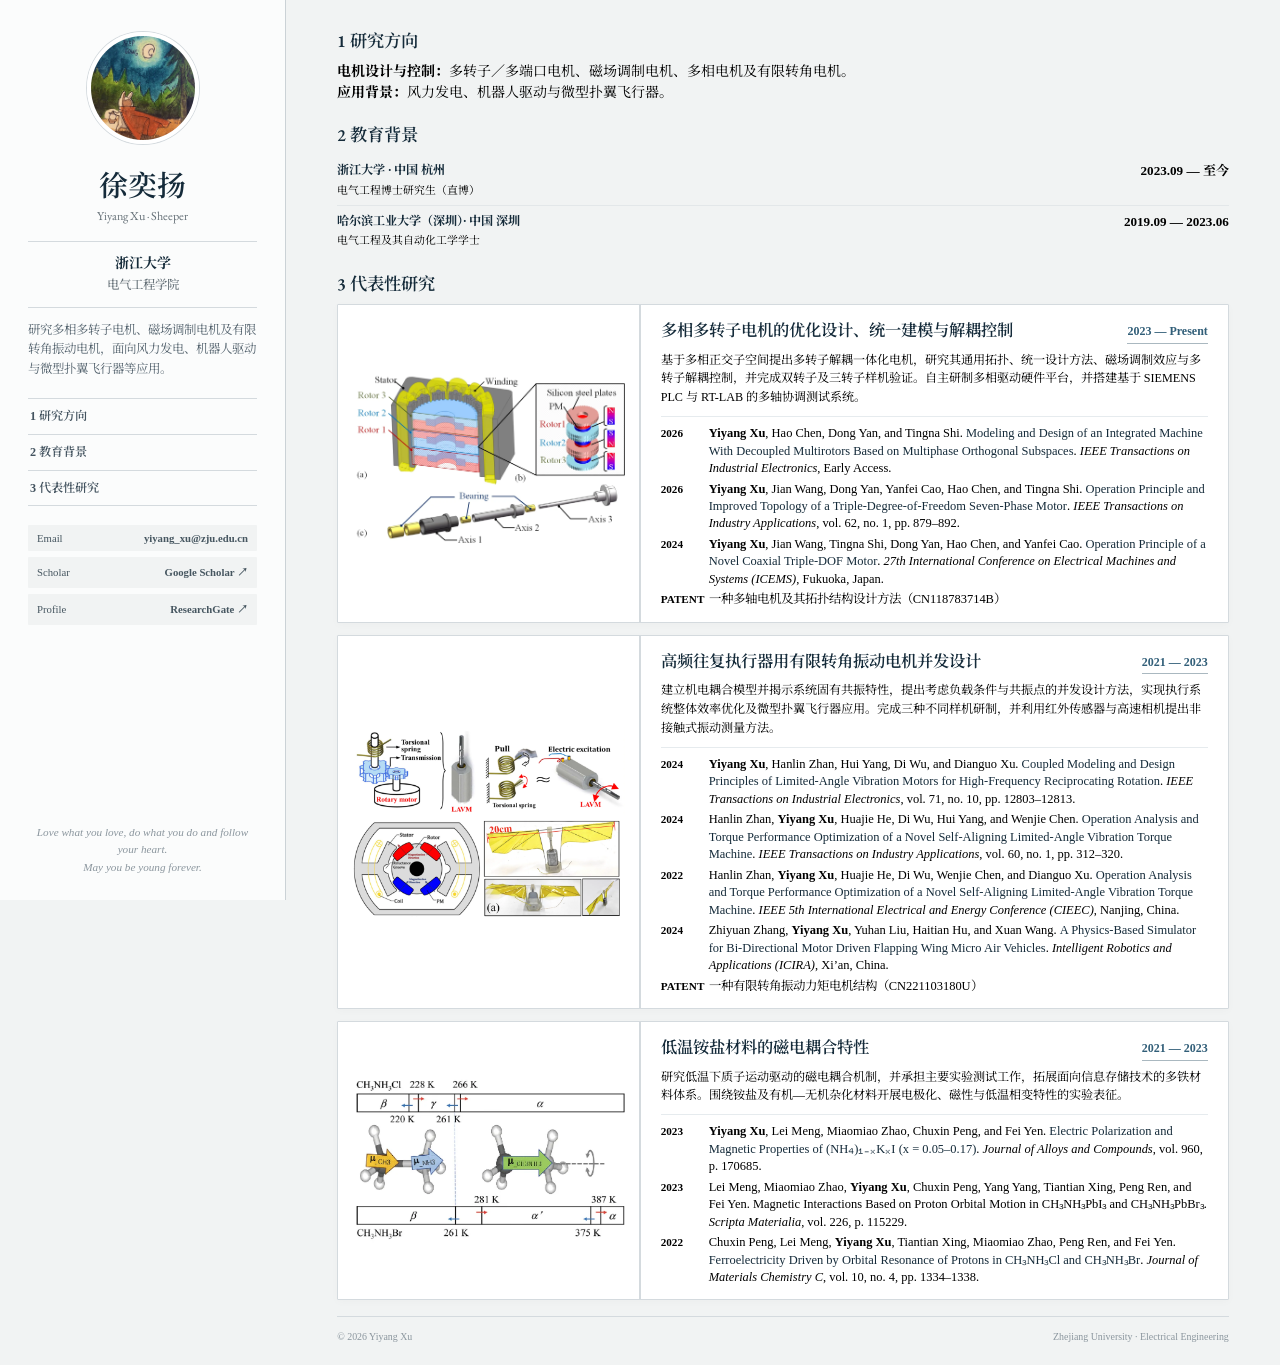
==== index.html @ 13116156 "整体修改" ====
<!DOCTYPE html>
<html lang="zh-CN">
<head>
    <meta charset="UTF-8">
    <meta name="viewport" content="width=device-width, initial-scale=1.0">
    <meta name="description" content="徐奕扬，浙江大学电气工程学院博士研究生，研究方向为多相多转子电机、磁场调制电机及有限转角振动电机。">
    <meta name="theme-color" content="#f1f3f3">
    <title>徐奕扬 | 个人学术主页</title>
    <link rel="stylesheet" href="style.css">
</head>

<body>
    <aside class="sidebar">
        <div class="profile">
            <img class="avatar" src="my-photo.jpg" alt="徐奕扬的个人头像" width="934" height="935">
            <h1>徐奕扬</h1>
            <p class="english-name">Yiyang Xu · Sheeper</p>
            <p class="affiliation">
                浙江大学<br>
                <span>电气工程学院</span>
            </p>
            <p class="bio">研究多相多转子电机、磁场调制电机及有限转角振动电机，面向风力发电、机器人驱动与微型扑翼飞行器等应用。</p>
        </div>

        <nav class="side-nav" aria-label="页面导航">
            <a href="#about">1 研究方向</a>
            <a href="#education">2 教育背景</a>
            <a href="#research">3 代表性研究</a>
        </nav>

        <div class="contact-list">
            <button id="copy-email" type="button">
                <span>Email</span>
                <strong>yiyang_xu@zju.edu.cn</strong>
                <small id="copy-status" aria-live="polite"></small>
            </button>
            <a href="https://scholar.google.com/citations?hl=zh-CN&user=Cu3dTx4AAAAJ&view_op=list_works&sortby=pubdate" target="_blank" rel="noopener noreferrer">
                <span>Scholar</span><strong>Google Scholar ↗</strong>
            </a>
            <a href="https://www.researchgate.net/profile/Yiyang-Xu-15" target="_blank" rel="noopener noreferrer">
                <span>Profile</span><strong>ResearchGate ↗</strong>
            </a>
        </div>

        <p class="motto">
            Love what you love, do what you do and follow your heart.<br>
            May you be young forever.
        </p>
    </aside>

    <main class="main-content">
        <section class="section-block" id="about">
            <div class="section-label">
                <h2>1 研究方向 </h2>
            </div>
            <div class="about">
                <div class="about-content">
                    <p><strong>电机设计与控制：</strong>多转子／多端口电机、磁场调制电机、多相电机及有限转角电机。</p>
                    <p><strong>应用背景：</strong>风力发电、机器人驱动与微型扑翼飞行器。</p>
                </div>
            </div>
        </section>

        <section class="section-block" id="education">
            <div class="section-label">
                <h2>2 教育背景</h2>
            </div>
            <div class="education">
                <div class="education-list">
                    <article>
                        <div>
                            <p><strong>浙江大学 · 中国 杭州</strong><span>电气工程博士研究生（直博）</span></p>
                        </div>
                        <time>2023.09 — 至今</time>
                    </article>
                    <article>
                        <div>
                            <p><strong>哈尔滨工业大学（深圳）· 中国 深圳</strong><span>电气工程及其自动化工学学士</span></p>
                        </div>
                        <time>2019.09 — 2023.06</time>
                    </article>
                </div>
            </div>
        </section>

        <section class="research-section section-block" id="research">
            <div class="section-label">
                <h2>3 代表性研究 </h2>
            </div>

            <div class="research-list">
                <article class="research-card">
                    <div class="research-image">
                        <img src="3DOF_Motor.webp" alt="多相多转子电机结构" width="1176" height="787" loading="lazy">
                    </div>
                    <div class="research-body">
                        <header>
                            <div>
                                <h3>多相多转子电机的优化设计、统一建模与解耦控制</h3>
                            </div>
                            <span class="tag">2023 — Present</span>
                        </header>
                        <p class="research-description">基于多相正交子空间提出多转子解耦一体化电机，研究其通用拓扑、统一设计方法、磁场调制效应与多转子解耦控制，并完成双转子及三转子样机验证。自主研制多相驱动硬件平台，并搭建基于 SIEMENS PLC 与 RT-LAB 的多轴协调测试系统。</p>
                        <ul class="publication-list">
                            <li>
                                <span class="pub-year">2026</span>
                                <p><strong>Yiyang Xu</strong>, Hao Chen, Dong Yan, and Tingna Shi. <a href="https://ieeexplore.ieee.org/document/11536790" target="_blank" rel="noopener noreferrer">Modeling and Design of an Integrated Machine With Decoupled Multirotors Based on Multiphase Orthogonal Subspaces</a>. <em>IEEE Transactions on Industrial Electronics</em>, Early Access.</p>
                            </li>
                            <li>
                                <span class="pub-year">2026</span>
                                <p><strong>Yiyang Xu</strong>, Jian Wang, Dong Yan, Yanfei Cao, Hao Chen, and Tingna Shi. <a href="https://ieeexplore.ieee.org/abstract/document/11075944" target="_blank" rel="noopener noreferrer">Operation Principle and Improved Topology of a Triple-Degree-of-Freedom Seven-Phase Motor</a>. <em>IEEE Transactions on Industry Applications</em>, vol. 62, no. 1, pp. 879–892.</p>
                            </li>
                            <li>
                                <span class="pub-year">2024</span>
                                <p><strong>Yiyang Xu</strong>, Jian Wang, Tingna Shi, Dong Yan, Hao Chen, and Yanfei Cao. <a href="https://ieeexplore.ieee.org/document/10920941" target="_blank" rel="noopener noreferrer">Operation Principle of a Novel Coaxial Triple-DOF Motor</a>. <em>27th International Conference on Electrical Machines and Systems (ICEMS)</em>, Fukuoka, Japan.</p>
                            </li>
                            <li class="compact-result"><span>Patent</span><p>一种多轴电机及其拓扑结构设计方法（CN118783714B）</p></li>
                        </ul>
                    </div>
                </article>

                <article class="research-card">
                    <div class="research-image">
                        <img src="LAVM_FlappyWingVehicle.webp" alt="有限转角振动力矩电机与扑翼飞行器" width="1800" height="1261" loading="lazy">
                    </div>
                    <div class="research-body">
                        <header>
                            <div>
                                <h3>高频往复执行器用有限转角振动电机并发设计</h3>
                            </div>
                            <span class="tag">2021 — 2023</span>
                        </header>
                        <p class="research-description">建立机电耦合模型并揭示系统固有共振特性，提出考虑负载条件与共振点的并发设计方法，实现执行系统整体效率优化及微型扑翼飞行器应用。完成三种不同样机研制，并利用红外传感器与高速相机提出非接触式振动测量方法。</p>
                        <ul class="publication-list">
                            <li>
                                <span class="pub-year">2024</span>
                                <p><strong>Yiyang Xu</strong>, Hanlin Zhan, Hui Yang, Di Wu, and Dianguo Xu. <a href="https://ieeexplore.ieee.org/document/10436395" target="_blank" rel="noopener noreferrer">Coupled Modeling and Design Principles of Limited-Angle Vibration Motors for High-Frequency Reciprocating Rotation</a>. <em>IEEE Transactions on Industrial Electronics</em>, vol. 71, no. 10, pp. 12803–12813.</p>
                            </li>
                            <li>
                                <span class="pub-year">2024</span>
                                <p>Hanlin Zhan, <strong>Yiyang Xu</strong>, Huajie He, Di Wu, Hui Yang, and Wenjie Chen. <a href="https://ieeexplore.ieee.org/document/10243092" target="_blank" rel="noopener noreferrer">Operation Analysis and Torque Performance Optimization of a Novel Self-Aligning Limited-Angle Vibration Torque Machine</a>. <em>IEEE Transactions on Industry Applications</em>, vol. 60, no. 1, pp. 312–320.</p>
                            </li>
                            <li>
                                <span class="pub-year">2022</span>
                                <p>Hanlin Zhan, <strong>Yiyang Xu</strong>, Huajie He, Di Wu, Wenjie Chen, and Dianguo Xu. <a href="https://ieeexplore.ieee.org/document/9846587" target="_blank" rel="noopener noreferrer">Operation Analysis and Torque Performance Optimization of a Novel Self-Aligning Limited-Angle Vibration Torque Machine</a>. <em>IEEE 5th International Electrical and Energy Conference (CIEEC)</em>, Nanjing, China.</p>
                            </li>
                            <li>
                                <span class="pub-year">2024</span>
                                <p>Zhiyuan Zhang, <strong>Yiyang Xu</strong>, Yuhan Liu, Haitian Hu, and Xuan Wang. <a href="https://link.springer.com/chapter/10.1007/978-981-96-0789-1_30" target="_blank" rel="noopener noreferrer">A Physics-Based Simulator for Bi-Directional Motor Driven Flapping Wing Micro Air Vehicles</a>. <em>Intelligent Robotics and Applications (ICIRA)</em>, Xi’an, China.</p>
                            </li>
                            <li class="compact-result"><span>Patent</span><p>一种有限转角振动力矩电机结构（CN221103180U）</p></li>
                        </ul>
                    </div>
                </article>

                <article class="research-card">
                    <div class="research-image">
                        <img src="Low_temperature_material.webp" alt="低温固体铵盐磁电耦合机理" width="761" height="461" loading="lazy">
                    </div>
                    <div class="research-body">
                        <header>
                            <div>
                                <h3>低温铵盐材料的磁电耦合特性</h3>
                            </div>
                            <span class="tag">2021 — 2023</span>
                        </header>
                        <p class="research-description">研究低温下质子运动驱动的磁电耦合机制，并承担主要实验测试工作，拓展面向信息存储技术的多铁材料体系。围绕铵盐及有机—无机杂化材料开展电极化、磁性与低温相变特性的实验表征。</p>
                        <ul class="publication-list">
                            <li>
                                <span class="pub-year">2023</span>
                                <p><strong>Yiyang Xu</strong>, Lei Meng, Miaomiao Zhao, Chuxin Peng, and Fei Yen. <a href="https://doi.org/10.1016/j.jallcom.2023.170685" target="_blank" rel="noopener noreferrer">Electric Polarization and Magnetic Properties of (NH₄)₁₋ₓKₓI (x = 0.05–0.17)</a>. <em>Journal of Alloys and Compounds</em>, vol. 960, p. 170685.</p>
                            </li>
                            <li>
                                <span class="pub-year">2023</span>
                                <p>Lei Meng, Miaomiao Zhao, <strong>Yiyang Xu</strong>, Chuxin Peng, Yang Yang, Tiantian Xing, Peng Ren, and Fei Yen. Magnetic Interactions Based on Proton Orbital Motion in CH₃NH₃PbI₃ and CH₃NH₃PbBr₃. <em>Scripta Materialia</em>, vol. 226, p. 115229.</p>
                            </li>
                            <li>
                                <span class="pub-year">2022</span>
                                <p>Chuxin Peng, Lei Meng, <strong>Yiyang Xu</strong>, Tiantian Xing, Miaomiao Zhao, Peng Ren, and Fei Yen. <a href="https://doi.org/10.1039/D1TC04718C" target="_blank" rel="noopener noreferrer">Ferroelectricity Driven by Orbital Resonance of Protons in CH₃NH₃Cl and CH₃NH₃Br</a>. <em>Journal of Materials Chemistry C</em>, vol. 10, no. 4, pp. 1334–1338.</p>
                            </li>
                        </ul>
                    </div>
                </article>
            </div>
        </section>

        <footer>
            <span>© <span id="current-year"></span> Yiyang Xu</span>
            <span>Zhejiang University · Electrical Engineering</span>
        </footer>
    </main>

    <script>
        const copyButton = document.getElementById('copy-email');
        const copyStatus = document.getElementById('copy-status');

        copyButton.addEventListener('click', async () => {
            try {
                await navigator.clipboard.writeText('yiyang_xu@zju.edu.cn');
                copyStatus.textContent = 'Copied';
                setTimeout(() => { copyStatus.textContent = ''; }, 1500);
            } catch {
                window.location.href = 'mailto:yiyang_xu@zju.edu.cn';
            }
        });

        document.getElementById('current-year').textContent = new Date().getFullYear();
    </script>
</body>
</html>
---- style.css ----
@import url("https://fonts.googleapis.com/css2?family=EB+Garamond:wght@400;500;600;700&family=Noto+Serif+SC:wght@400;500;600&display=swap");

:root {
    --navy: #152b3a;
    --blue: #315e78;
    --blue-soft: #edf1f2;
    --ink: #26333a;
    --muted: #667178;
    --line: #d4dade;
    --page: #f1f3f3;
    --white: #fff;
    --sidebar-width: 286px;
}

* {
    box-sizing: border-box;
}

html {
    scroll-behavior: smooth;
    scroll-padding-top: 24px;
}

body {
    margin: 0;
    background: var(--page);
    color: #000;
    font-family: "Times New Roman", "Noto Serif SC", "SimSun", serif;
    font-size: 14px;
    line-height: 1.55;
    -webkit-font-smoothing: antialiased;
}

a {
    color: inherit;
}

.sidebar {
    position: fixed;
    inset: 0 auto 0 0;
    z-index: 10;
    display: flex;
    flex-direction: column;
    width: var(--sidebar-width);
    height: 100vh;
    padding: 32px 28px 24px;
    overflow-y: auto;
    border-right: 1px solid #cbd2d6;
    background: #fbfcfc;
}

.profile {
    text-align: center;
}

.avatar {
    width: 112px;
    height: 112px;
    margin: 0 auto 15px;
    border: 4px solid var(--white);
    border-radius: 50%;
    box-shadow: 0 0 0 1px var(--line);
    object-fit: cover;
}

.profile h1 {
    margin: 2px 0 0;
    color: var(--navy);
    font-family: Garamond, "EB Garamond", "Noto Serif SC", serif;
    font-size: 1.8rem;
    font-weight: 600;
    line-height: 1.25;
}

.english-name {
    margin: 3px 0 15px;
    color: var(--muted);
    font-size: 0.76rem;
    font-family: Garamond, "EB Garamond", serif;
}

.affiliation {
    margin: 0;
    padding: 11px 0;
    border-top: 1px solid var(--line);
    border-bottom: 1px solid var(--line);
    color: var(--navy);
    font-weight: 700;
}

.affiliation span {
    color: var(--muted);
    font-size: 0.78rem;
    font-weight: 500;
}

.bio {
    margin: 13px 0 0;
    color: #54636e;
    font-size: 0.78rem;
    text-align: left;
}

.side-nav {
    display: grid;
    margin: 19px 0;
    border-top: 1px solid var(--line);
}

.side-nav a {
    display: flex;
    gap: 13px;
    align-items: center;
    padding: 8px 2px;
    border-bottom: 1px solid var(--line);
    color: #43535f;
    font-size: 0.76rem;
    font-weight: 600;
    text-decoration: none;
}

.side-nav a span {
    color: var(--blue);
    font-size: 0.65rem;
    font-family: Garamond, "EB Garamond", serif;
}

.side-nav a:hover {
    color: var(--blue);
}

.contact-list {
    display: grid;
    gap: 6px;
}

.contact-list a,
.contact-list button {
    position: relative;
    display: flex;
    justify-content: space-between;
    gap: 10px;
    width: 100%;
    padding: 7px 9px;
    border: 0;
    border-radius: 1px;
    background: var(--page);
    color: #465660;
    cursor: pointer;
    font-family: "Times New Roman", serif;
    font-size: 0.67rem;
    text-align: left;
    text-decoration: none;
}

.contact-list strong {
    font-weight: 600;
}

.contact-list a:hover,
.contact-list button:hover {
    background: var(--blue-soft);
    color: var(--blue);
}

#copy-status {
    position: absolute;
    right: 8px;
    bottom: -12px;
    color: var(--blue);
    font-size: 0.58rem;
    font-weight: 700;
    text-transform: uppercase;
}

.motto {
    margin: auto 0 0;
    padding-top: 18px;
    color: #8b969e;
    font-family: Georgia, serif;
    font-size: 0.7rem;
    font-style: italic;
    text-align: center;
}

.main-content {
    width: min(calc(100% - var(--sidebar-width)), 1250px);
    margin-left: var(--sidebar-width);
    padding: 28px clamp(28px, 4vw, 58px) 20px;
}

.section-block {
    margin-bottom: 16px;
}

.section-label {
    display: flex;
    gap: 12px;
    align-items: baseline;
    margin-bottom: 6px;
}

.section-label > span {
    width: 28px;
    flex: 0 0 28px;
    color: var(--blue);
    font-family: Garamond, "EB Garamond", serif;
    font-size: 0.64rem;
    font-weight: 600;
    letter-spacing: 0.04em;
}

.section-label h2 {
    margin: 0;
    color: var(--navy);
    font-size: 1.08rem;
    font-weight: 600;
    font-family: Garamond, "EB Garamond", "Noto Serif SC", serif;
}

.section-label h2 small {
    margin-left: 7px;
    color: #000;
    font-size: 0.76rem;
    font-family: Garamond, "EB Garamond", serif;
    font-weight: 500;
    letter-spacing: 0;
    text-transform: none;
}

.about {
    padding: 0 0 2px 0;
}

.about-content p {
    margin: 0;
    color: #000;
}

.keywords {
    display: flex;
    flex-wrap: wrap;
    gap: 16px;
    margin-top: 5px;
}

.keywords span,
.tag {
    padding: 2px 0;
    border-bottom: 1px solid #aab8c0;
    border-radius: 0;
    background: transparent;
    color: var(--blue);
    font-size: 0.64rem;
    font-weight: 600;
    white-space: nowrap;
}

.research-list {
    display: grid;
    gap: 12px;
}

.research-card {
    display: grid;
    grid-template-columns: minmax(275px, 34%) minmax(0, 1fr);
    min-height: 250px;
    overflow: hidden;
    border: 1px solid var(--line);
    border-radius: 1px;
    background: var(--white);
    box-shadow: 0 2px 8px rgba(21, 43, 58, 0.025);
}

.research-image {
    min-height: 100%;
    padding: 14px;
    border-right: 2px solid var(--line);
    background: #ffffff;
}

.research-image img {
    width: 100%;
    height: 100%;
    border-radius: 0;
    object-fit: contain;
}

.research-body {
    padding: 15px 20px 13px;
}

.research-body header {
    display: flex;
    justify-content: space-between;
    gap: 16px;
    align-items: start;
}

.research-index {
    margin: 0 0 2px;
    color: var(--blue);
    font-size: 0.6rem;
    font-family: Garamond, "EB Garamond", serif;
    font-weight: 600;
    letter-spacing: 0.1em;
    text-transform: none;
}

.research-body h3 {
    margin: 0;
    color: var(--navy);
    font-family: Garamond, "EB Garamond", "Noto Serif SC", serif;
    font-size: 1.02rem;
    font-weight: 600;
    line-height: 1.4;
}

.research-description {
    margin: 7px 0 9px;
    color: #000;
    font-size: 0.76rem;
}

.publication-list {
    display: grid;
    gap: 3px;
    margin: 0;
    padding: 8px 0 0;
    border-top: 1px solid #e6ebee;
    list-style: none;
}

.publication-list li {
    display: grid;
    grid-template-columns: 41px minmax(0, 1fr);
    gap: 7px;
    align-items: baseline;
}

.publication-list p {
    margin: 0;
    color: #000;
    font-family: "Times New Roman", "Noto Serif SC", "SimSun", serif;
    font-size: 0.78rem;
    line-height: 1.4;
}

.pub-year,
.compact-result > span {
    color: #000;
    font-size: 0.7rem;
    font-weight: 700;
    text-transform: uppercase;
}

.publication-list a {
    color: var(--navy);
    font-weight: 500;
    text-decoration: none;
}

.publication-list a:hover {
    color: var(--blue);
    text-decoration: underline;
    text-underline-offset: 2px;
}

.publication-list em {
    color: #000;
}

.publication-list b {
    color: var(--blue);
    font-size: 0.7rem;
}

.education {
    padding: 0;
}

.education-list {
    display: grid;
    grid-template-columns: 1fr;
    gap: 0;
}

.education-list article {
    display: grid;
    grid-template-columns: minmax(0, 1fr) 150px;
    gap: 18px;
    padding: 6px 0;
    border-bottom: 1px solid #e3e7e9;
}

.education-list article:last-child {
    border-bottom: 0;
}

.education-list time {
    color: #000;
    font-size: 0.82rem;
    font-weight: 700;
    text-align: right;
}

.education-list p {
    margin: 0;
    font-size: 0.76rem;
}

.education-list strong,
.education-list span {
    display: block;
}

.education-list strong {
    color: var(--navy);
}

.education-list span {
    margin-top: 2px;
    color: #000;
    font-size: 0.68rem;
}

.education-list .thesis {
    margin-top: 3px;
    color: #000;
    font-size: 0.68rem;
    line-height: 1.35;
}

.research-body .tag {
    font-size: 0.75rem;
}

footer {
    display: flex;
    justify-content: space-between;
    padding-top: 12px;
    border-top: 1px solid var(--line);
    color: #8b969e;
    font-size: 0.62rem;
}

@media (max-width: 1050px) {
    .research-card {
        grid-template-columns: minmax(220px, 32%) minmax(0, 1fr);
    }
}

@media (max-width: 760px) {
    .sidebar {
        position: relative;
        width: 100%;
        height: auto;
        padding: 25px 22px 20px;
    }

    .profile {
        display: grid;
        grid-template-columns: 82px 1fr;
        column-gap: 17px;
        text-align: left;
    }

    .avatar {
        grid-row: 1 / span 5;
        width: 82px;
        height: 82px;
        margin: 0;
    }

    .profile h1,
    .english-name,
    .affiliation,
    .bio {
        grid-column: 2;
    }

    .affiliation {
        padding: 7px 0;
        border-top: 0;
    }

    .bio {
        grid-column: 1 / -1;
        margin-top: 13px;
    }

    .side-nav,
    .motto {
        display: none;
    }

    .contact-list {
        grid-template-columns: repeat(3, 1fr);
        margin-top: 14px;
    }

    .contact-list a,
    .contact-list button {
        justify-content: center;
    }

    .contact-list span {
        display: none;
    }

    .main-content {
        width: 100%;
        margin-left: 0;
        padding: 22px 16px;
    }

    .about,
    .education {
        grid-template-columns: 1fr;
        gap: 8px;
    }

    .research-card {
        grid-template-columns: 1fr;
    }

    .research-image {
        height: 190px;
        border-right: 0;
        border-bottom: 1px solid var(--line);
    }

    .education-list {
        grid-template-columns: 1fr;
    }
}

@media (max-width: 480px) {
    .contact-list {
        grid-template-columns: 1fr;
    }

    .research-body header {
        flex-direction: column;
        gap: 6px;
    }

    .publication-list li {
        grid-template-columns: 37px minmax(0, 1fr);
    }

    .education-list article {
        grid-template-columns: 1fr;
    }

    footer {
        flex-direction: column;
    }
}

@media (prefers-reduced-motion: reduce) {
    html {
        scroll-behavior: auto;
    }
}
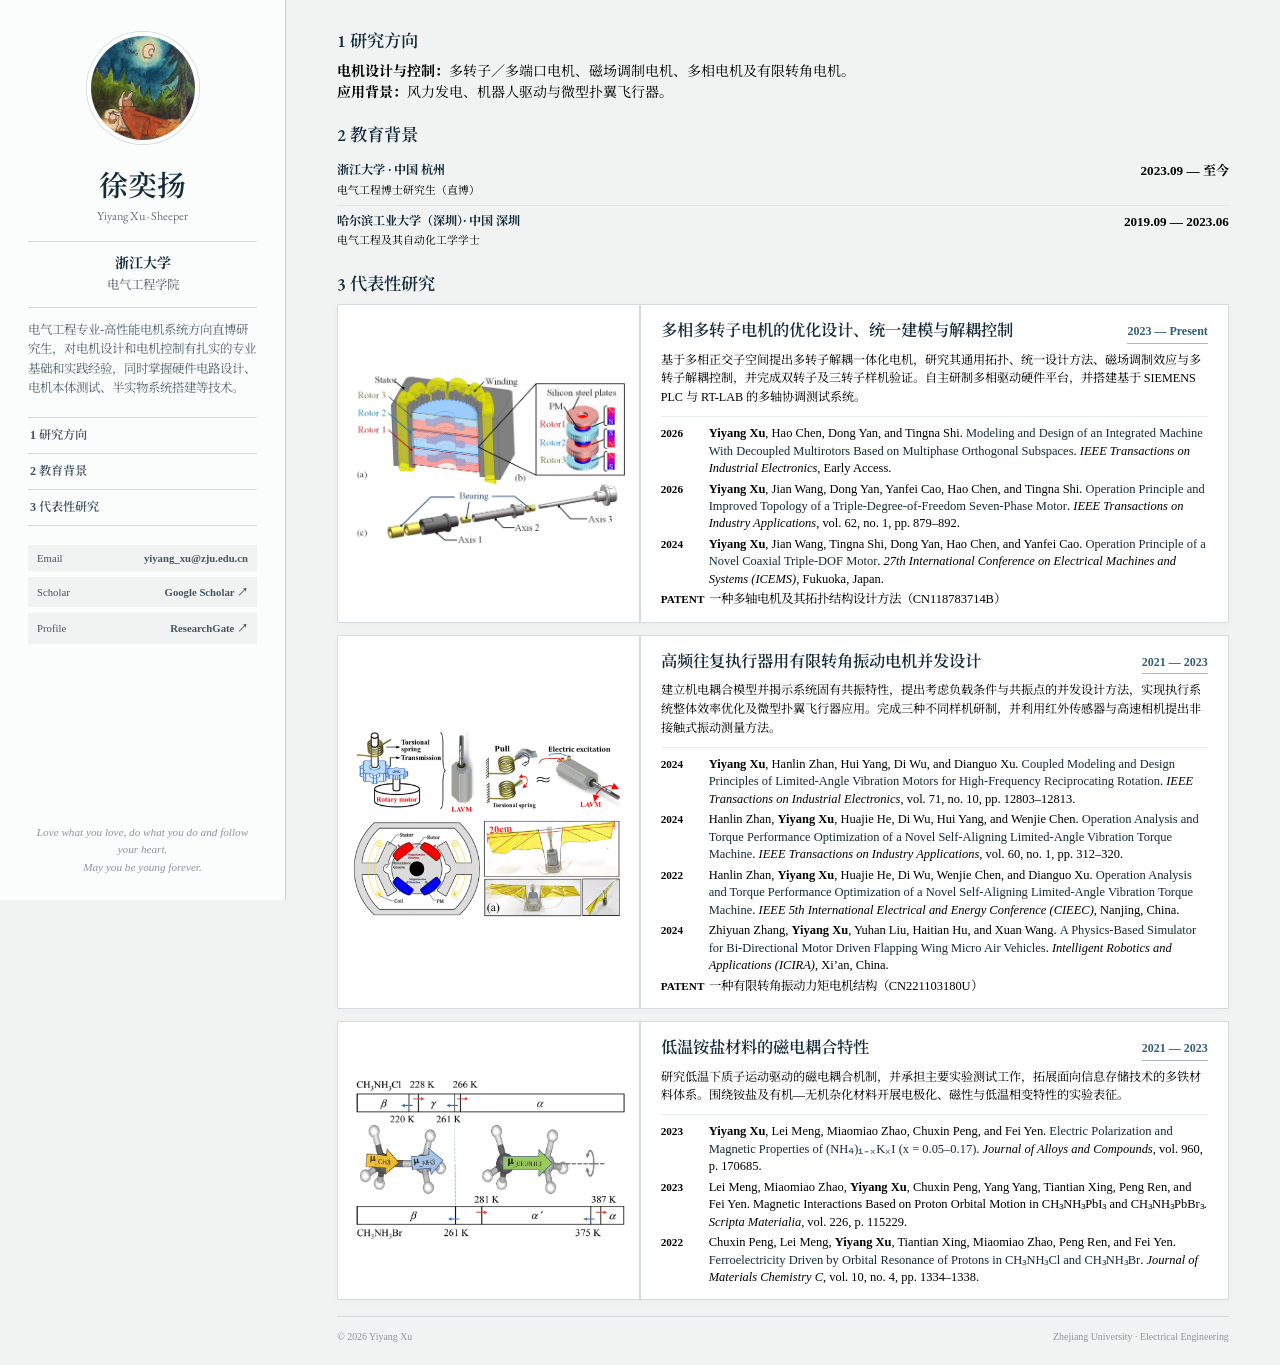
==== commit 1c4f29c5: "修改2" ====
--- a/index.html
+++ b/index.html
@@ -19,7 +19,7 @@
                 浙江大学<br>
                 <span>电气工程学院</span>
             </p>
-            <p class="bio">研究多相多转子电机、磁场调制电机及有限转角振动电机，面向风力发电、机器人驱动与微型扑翼飞行器等应用。</p>
+            <p class="bio">电气工程专业-高性能电机系统方向直博研究生，对电机设计和电机控制有扎实的专业基础和实践经验，同时掌握硬件电路设计、电机本体测试、半实物系统搭建等技术。</p>
         </div>
 
         <nav class="side-nav" aria-label="页面导航">
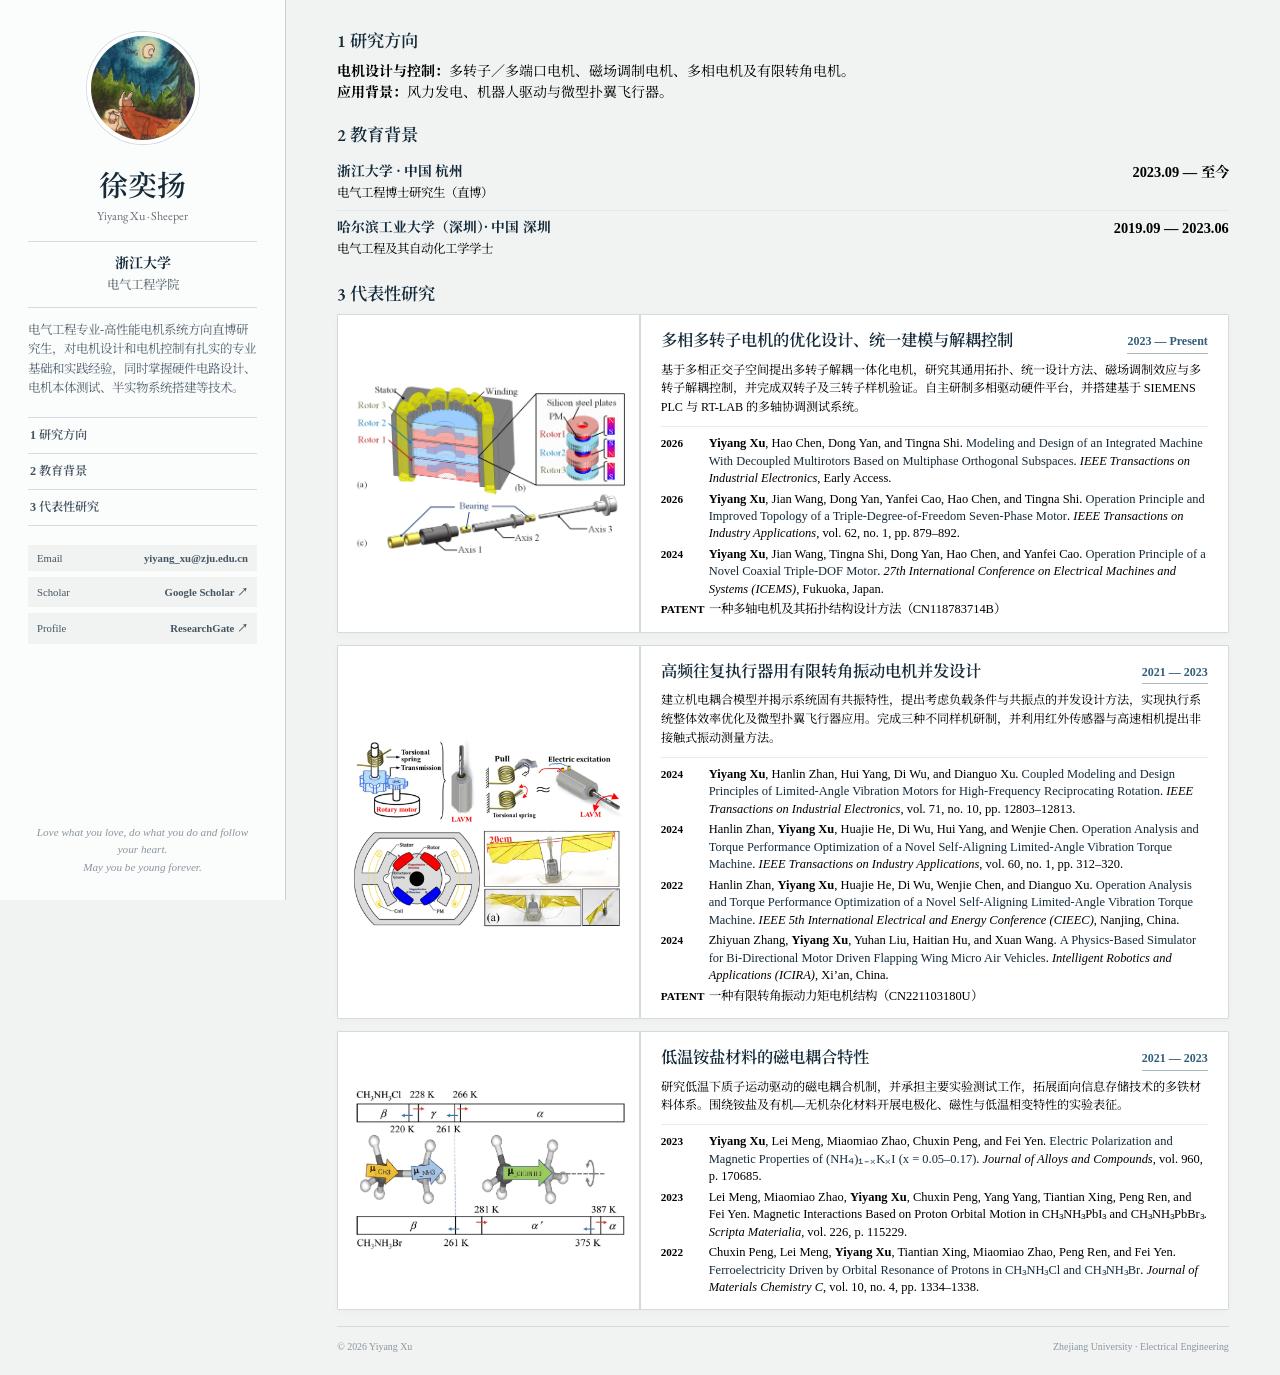
==== commit 60dbdbf5: "教育背景修改" ====
--- a/index.html
+++ b/index.html
@@ -68,16 +68,16 @@
             <div class="education">
                 <div class="education-list">
                     <article>
+                        <time>2023.09 — 至今</time>
                         <div>
                             <p><strong>浙江大学 · 中国 杭州</strong><span>电气工程博士研究生（直博）</span></p>
                         </div>
-                        <time>2023.09 — 至今</time>
                     </article>
                     <article>
+                        <time>2019.09 — 2023.06</time>
                         <div>
                             <p><strong>哈尔滨工业大学（深圳）· 中国 深圳</strong><span>电气工程及其自动化工学学士</span></p>
                         </div>
-                        <time>2019.09 — 2023.06</time>
                     </article>
                 </div>
             </div>
--- a/style.css
+++ b/style.css
@@ -398,15 +398,22 @@
 }
 
 .education-list time {
-    color: #000;
-    font-size: 0.82rem;
+    grid-column: 2;
+    grid-row: 1;
+    color: #000;
+    font-size: 0.9rem;
     font-weight: 700;
     text-align: right;
 }
 
+.education-list article > div {
+    grid-column: 1;
+    grid-row: 1;
+}
+
 .education-list p {
     margin: 0;
-    font-size: 0.76rem;
+    font-size: 0.86rem;
 }
 
 .education-list strong,
@@ -421,7 +428,7 @@
 .education-list span {
     margin-top: 2px;
     color: #000;
-    font-size: 0.68rem;
+    font-size: 0.78rem;
 }
 
 .education-list .thesis {
@@ -533,6 +540,16 @@
     .education-list {
         grid-template-columns: 1fr;
     }
+
+    .education-list article {
+        display: flex;
+        flex-direction: column;
+        gap: 4px;
+    }
+
+    .education-list time {
+        text-align: left;
+    }
 }
 
 @media (max-width: 480px) {
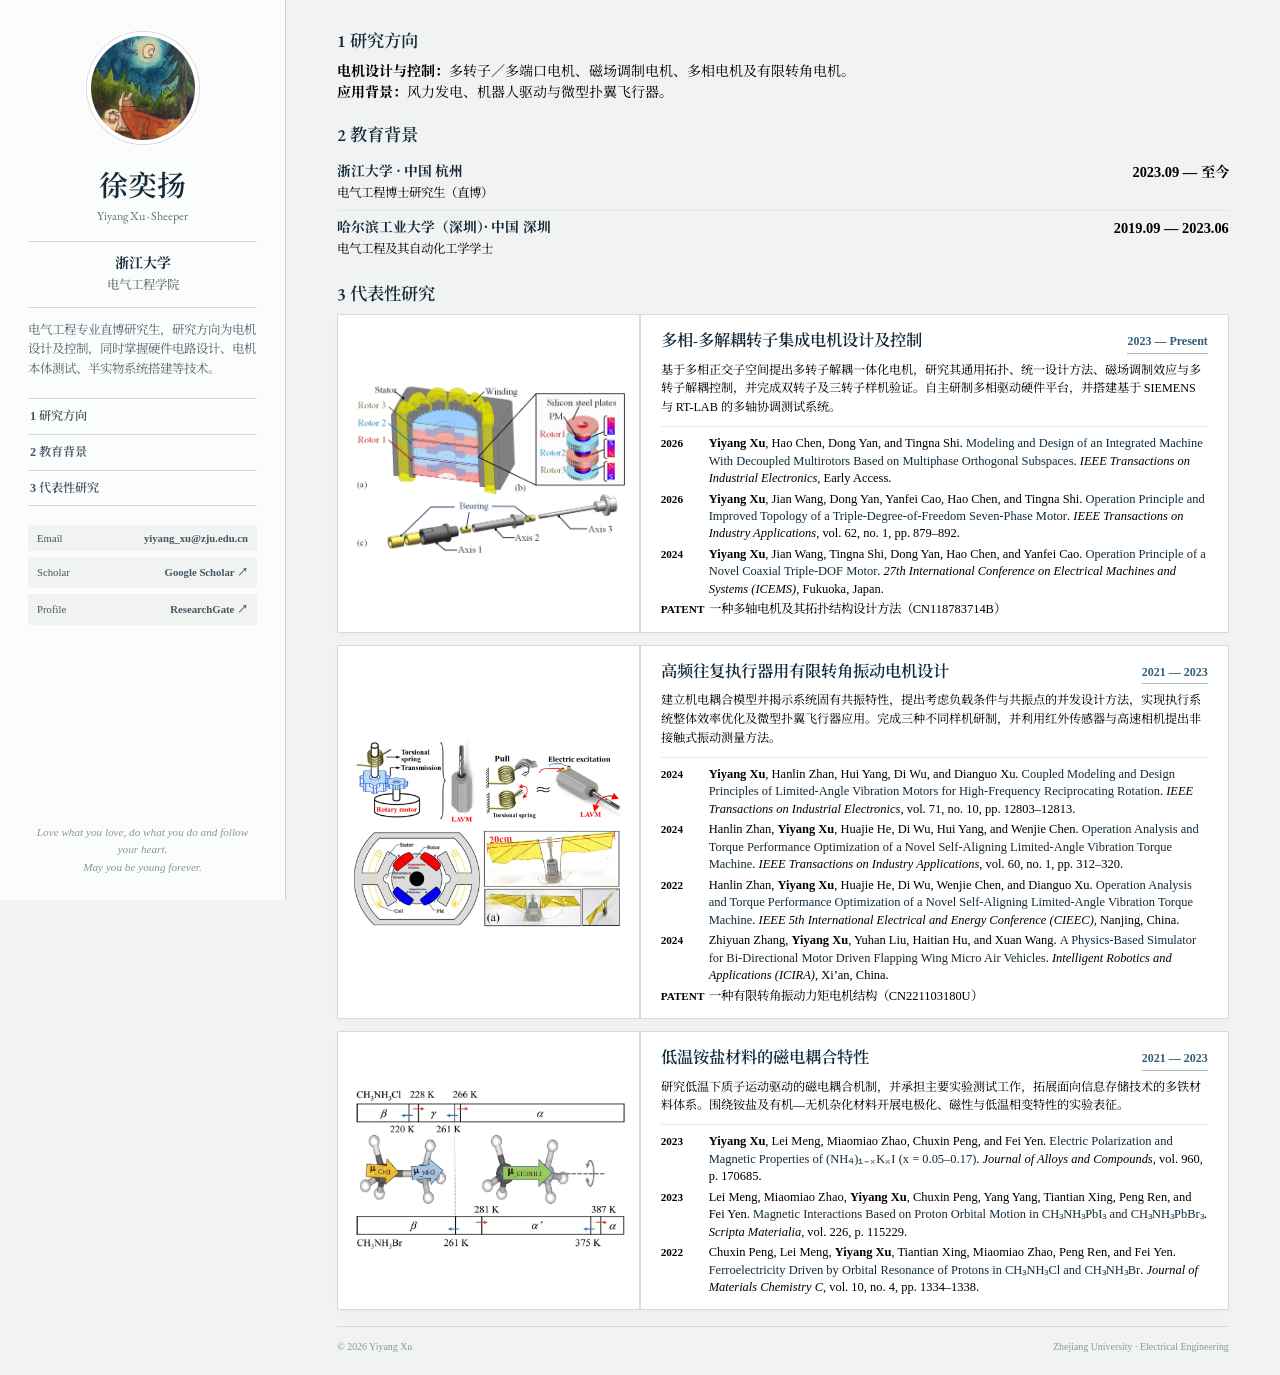
==== commit 5e451e6e: "内容修改" ====
--- a/index.html
+++ b/index.html
@@ -19,7 +19,7 @@
                 浙江大学<br>
                 <span>电气工程学院</span>
             </p>
-            <p class="bio">电气工程专业-高性能电机系统方向直博研究生，对电机设计和电机控制有扎实的专业基础和实践经验，同时掌握硬件电路设计、电机本体测试、半实物系统搭建等技术。</p>
+            <p class="bio">电气工程专业直博研究生，研究方向为电机设计及控制，同时掌握硬件电路设计、电机本体测试、半实物系统搭建等技术。</p>
         </div>
 
         <nav class="side-nav" aria-label="页面导航">
@@ -96,11 +96,11 @@
                     <div class="research-body">
                         <header>
                             <div>
-                                <h3>多相多转子电机的优化设计、统一建模与解耦控制</h3>
+                                <h3>多相-多解耦转子集成电机设计及控制</h3>
                             </div>
                             <span class="tag">2023 — Present</span>
                         </header>
-                        <p class="research-description">基于多相正交子空间提出多转子解耦一体化电机，研究其通用拓扑、统一设计方法、磁场调制效应与多转子解耦控制，并完成双转子及三转子样机验证。自主研制多相驱动硬件平台，并搭建基于 SIEMENS PLC 与 RT-LAB 的多轴协调测试系统。</p>
+                        <p class="research-description">基于多相正交子空间提出多转子解耦一体化电机，研究其通用拓扑、统一设计方法、磁场调制效应与多转子解耦控制，并完成双转子及三转子样机验证。自主研制多相驱动硬件平台，并搭建基于 SIEMENS 与 RT-LAB 的多轴协调测试系统。</p>
                         <ul class="publication-list">
                             <li>
                                 <span class="pub-year">2026</span>
@@ -126,7 +126,7 @@
                     <div class="research-body">
                         <header>
                             <div>
-                                <h3>高频往复执行器用有限转角振动电机并发设计</h3>
+                                <h3>高频往复执行器用有限转角振动电机设计</h3>
                             </div>
                             <span class="tag">2021 — 2023</span>
                         </header>
@@ -172,7 +172,7 @@
                             </li>
                             <li>
                                 <span class="pub-year">2023</span>
-                                <p>Lei Meng, Miaomiao Zhao, <strong>Yiyang Xu</strong>, Chuxin Peng, Yang Yang, Tiantian Xing, Peng Ren, and Fei Yen. Magnetic Interactions Based on Proton Orbital Motion in CH₃NH₃PbI₃ and CH₃NH₃PbBr₃. <em>Scripta Materialia</em>, vol. 226, p. 115229.</p>
+                                <p>Lei Meng, Miaomiao Zhao, <strong>Yiyang Xu</strong>, Chuxin Peng, Yang Yang, Tiantian Xing, Peng Ren, and Fei Yen.  <a href="https://www.sciencedirect.com/science/article/abs/pii/S1359646222007230?via%3Dihub">Magnetic Interactions Based on Proton Orbital Motion in CH₃NH₃PbI₃ and CH₃NH₃PbBr₃</a>. <em>Scripta Materialia</em>, vol. 226, p. 115229.</p>
                             </li>
                             <li>
                                 <span class="pub-year">2022</span>
--- a/style.css
+++ b/style.css
@@ -409,11 +409,13 @@
 .education-list article > div {
     grid-column: 1;
     grid-row: 1;
+    text-align: left;
 }
 
 .education-list p {
     margin: 0;
     font-size: 0.86rem;
+    text-align: left;
 }
 
 .education-list strong,
@@ -548,7 +550,14 @@
     }
 
     .education-list time {
+        grid-column: auto;
+        grid-row: auto;
         text-align: left;
+    }
+
+    .education-list article > div {
+        grid-column: auto;
+        grid-row: auto;
     }
 }
 
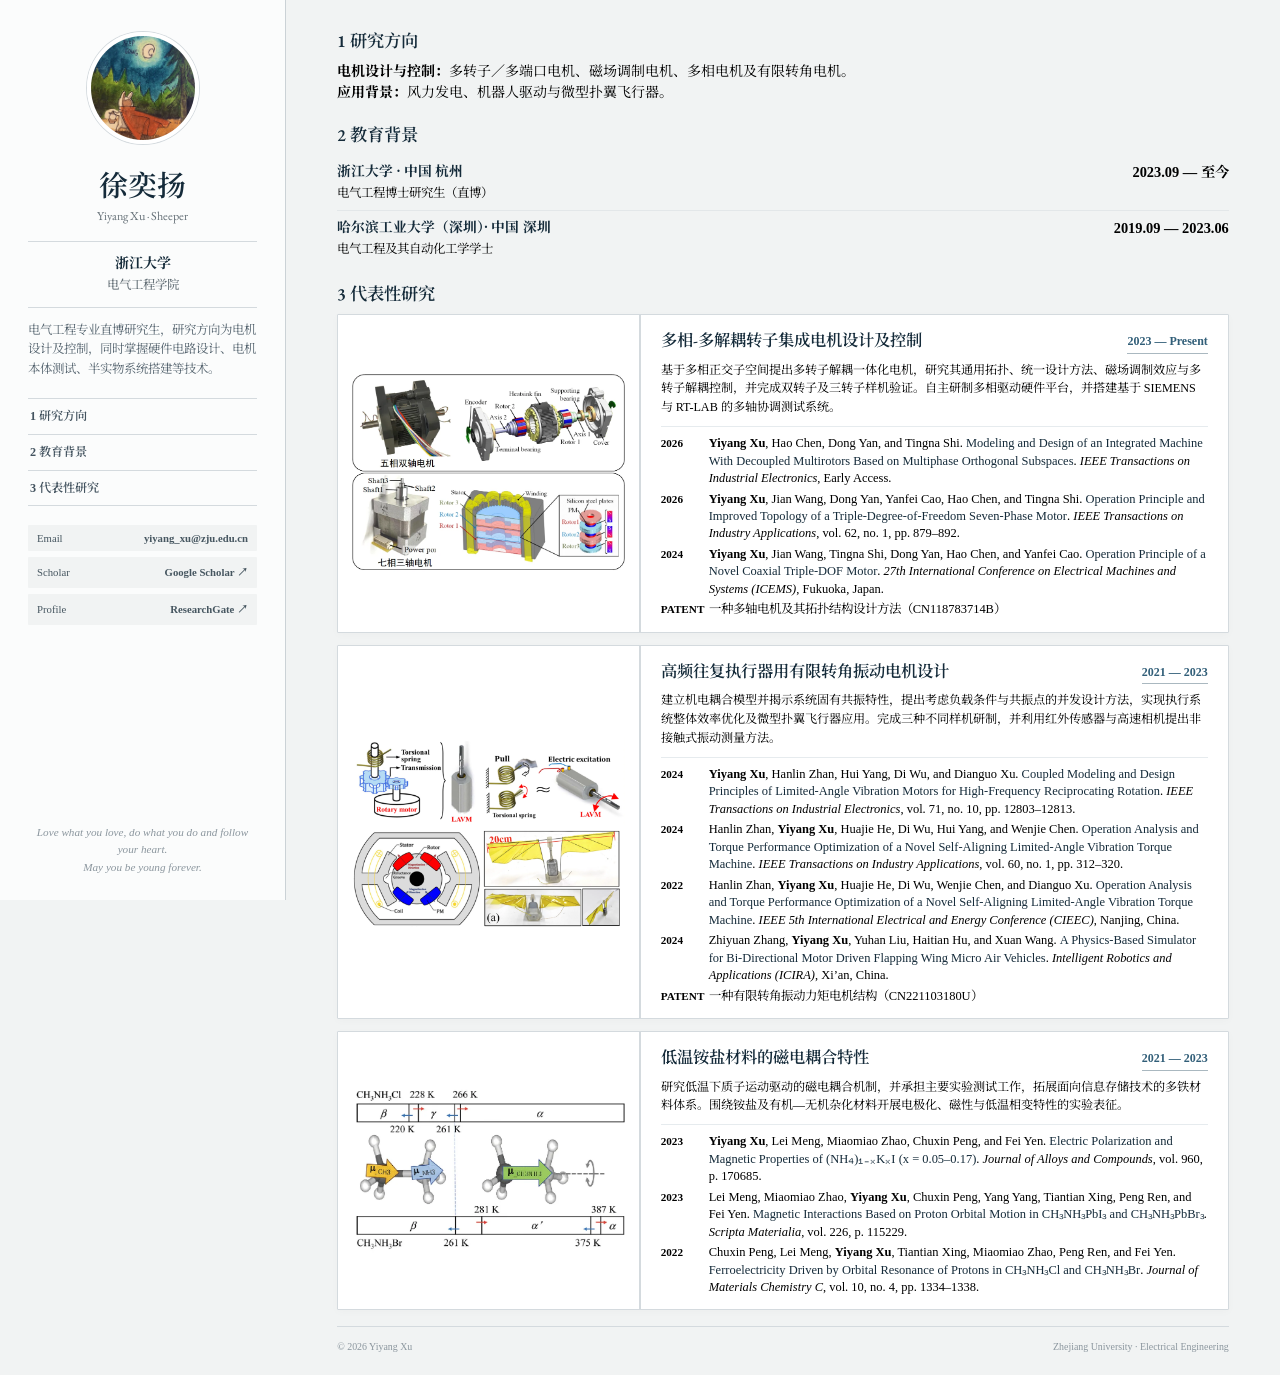
==== commit 15cb8515: "图片修改" ====
--- a/index.html
+++ b/index.html
@@ -91,7 +91,7 @@
             <div class="research-list">
                 <article class="research-card">
                     <div class="research-image">
-                        <img src="3DOF_Motor.webp" alt="多相多转子电机结构" width="1176" height="787" loading="lazy">
+                        <img src="Multi-rotor motor.webp" alt="多相多转子电机结构" width="1176" height="787" loading="lazy">
                     </div>
                     <div class="research-body">
                         <header>
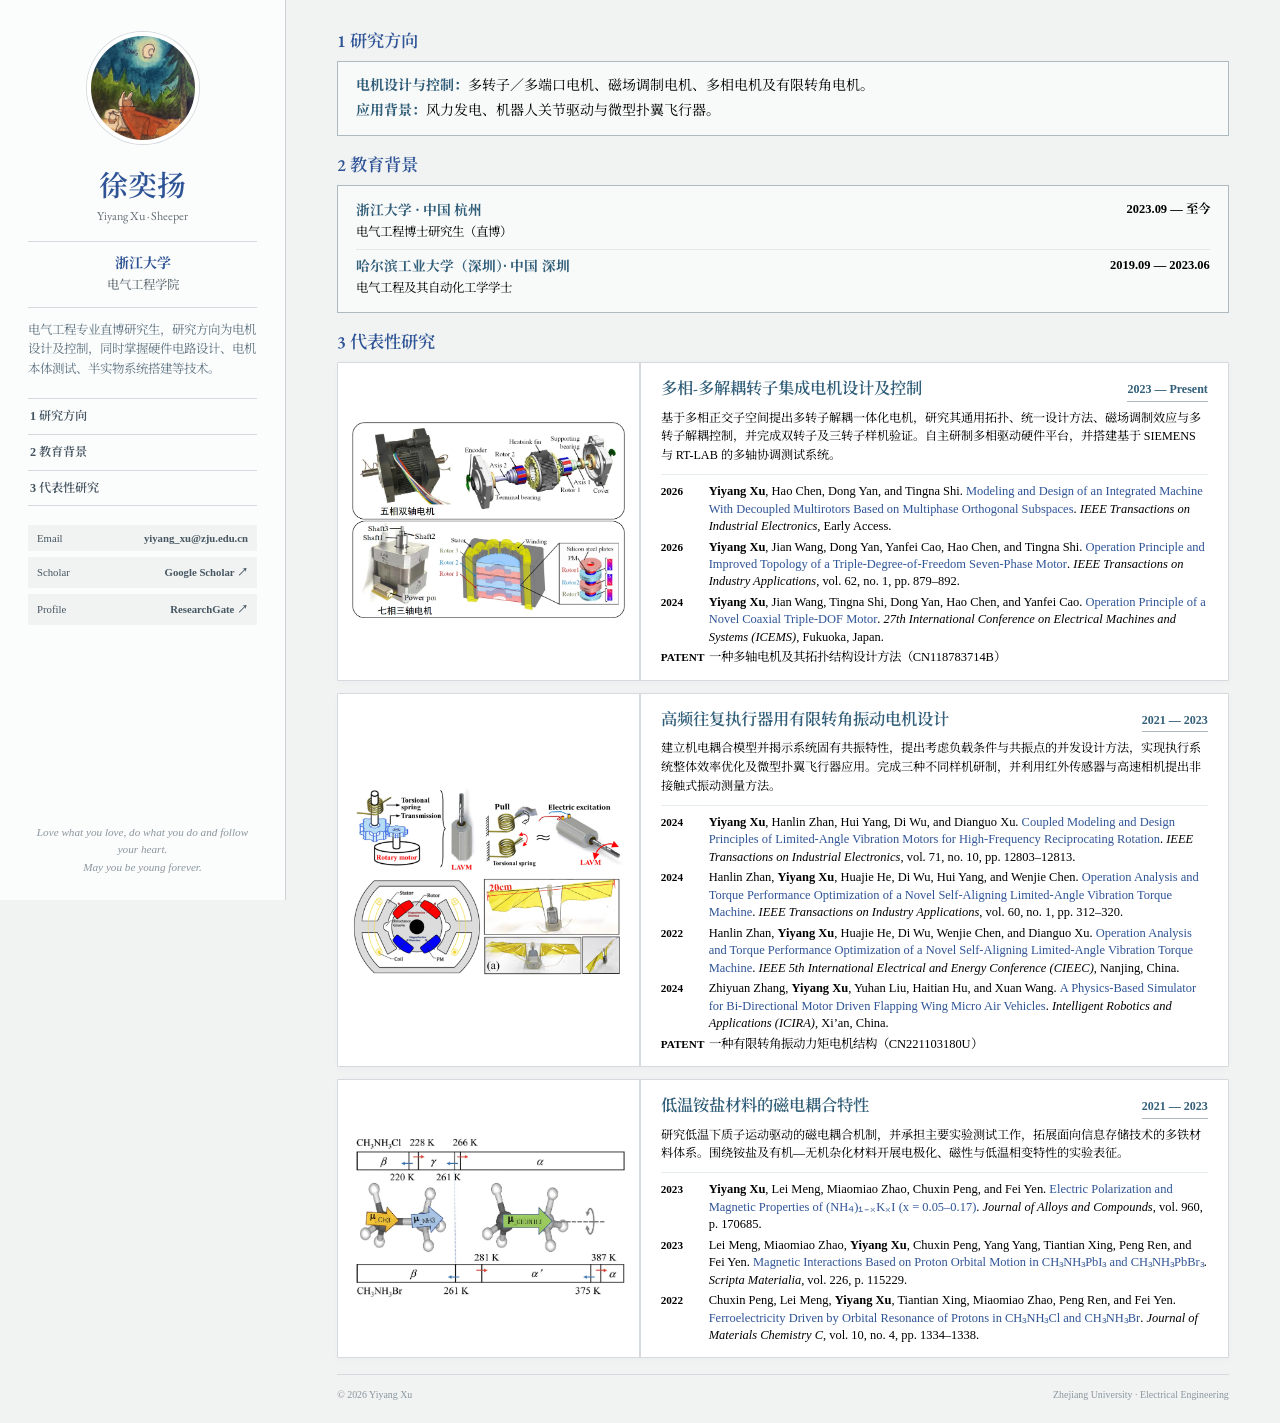
==== commit a0f9ec52: "内容更新" ====
--- a/index.html
+++ b/index.html
@@ -56,7 +56,7 @@
             <div class="about">
                 <div class="about-content">
                     <p><strong>电机设计与控制：</strong>多转子／多端口电机、磁场调制电机、多相电机及有限转角电机。</p>
-                    <p><strong>应用背景：</strong>风力发电、机器人驱动与微型扑翼飞行器。</p>
+                    <p><strong>应用背景：</strong>风力发电、机器人关节驱动与微型扑翼飞行器。</p>
                 </div>
             </div>
         </section>
--- a/style.css
+++ b/style.css
@@ -1,7 +1,6 @@
 @import url("https://fonts.googleapis.com/css2?family=EB+Garamond:wght@400;500;600;700&family=Noto+Serif+SC:wght@400;500;600&display=swap");
-
 :root {
-    --navy: #152b3a;
+    --navy: #2F5496;
     --blue: #315e78;
     --blue-soft: #edf1f2;
     --ink: #26333a;
@@ -96,7 +95,7 @@
 
 .bio {
     margin: 13px 0 0;
-    color: #54636e;
+    color: #5e7381;
     font-size: 0.78rem;
     text-align: left;
 }
@@ -229,12 +228,22 @@
 }
 
 .about {
-    padding: 0 0 2px 0;
+    padding: 13px 18px;
+    border: 1px solid #aeb9c0;
+    background: rgba(255, 255, 255, 0.48);
 }
 
 .about-content p {
     margin: 0;
     color: #000;
+}
+
+.about-content p + p {
+    margin-top: 4px;
+}
+
+.about-content strong {
+    color: var(--blue);
 }
 
 .keywords {
@@ -309,7 +318,7 @@
 
 .research-body h3 {
     margin: 0;
-    color: var(--navy);
+    color: var(--blue);
     font-family: Garamond, "EB Garamond", "Noto Serif SC", serif;
     font-size: 1.02rem;
     font-weight: 600;
@@ -376,7 +385,9 @@
 }
 
 .education {
-    padding: 0;
+    padding: 8px 18px;
+    border: 1px solid #aeb9c0;
+    background: rgba(255, 255, 255, 0.48);
 }
 
 .education-list {
@@ -401,7 +412,7 @@
     grid-column: 2;
     grid-row: 1;
     color: #000;
-    font-size: 0.9rem;
+    font-size: 0.78rem;
     font-weight: 700;
     text-align: right;
 }
@@ -424,7 +435,7 @@
 }
 
 .education-list strong {
-    color: var(--navy);
+    color: var(--blue);
 }
 
 .education-list span {
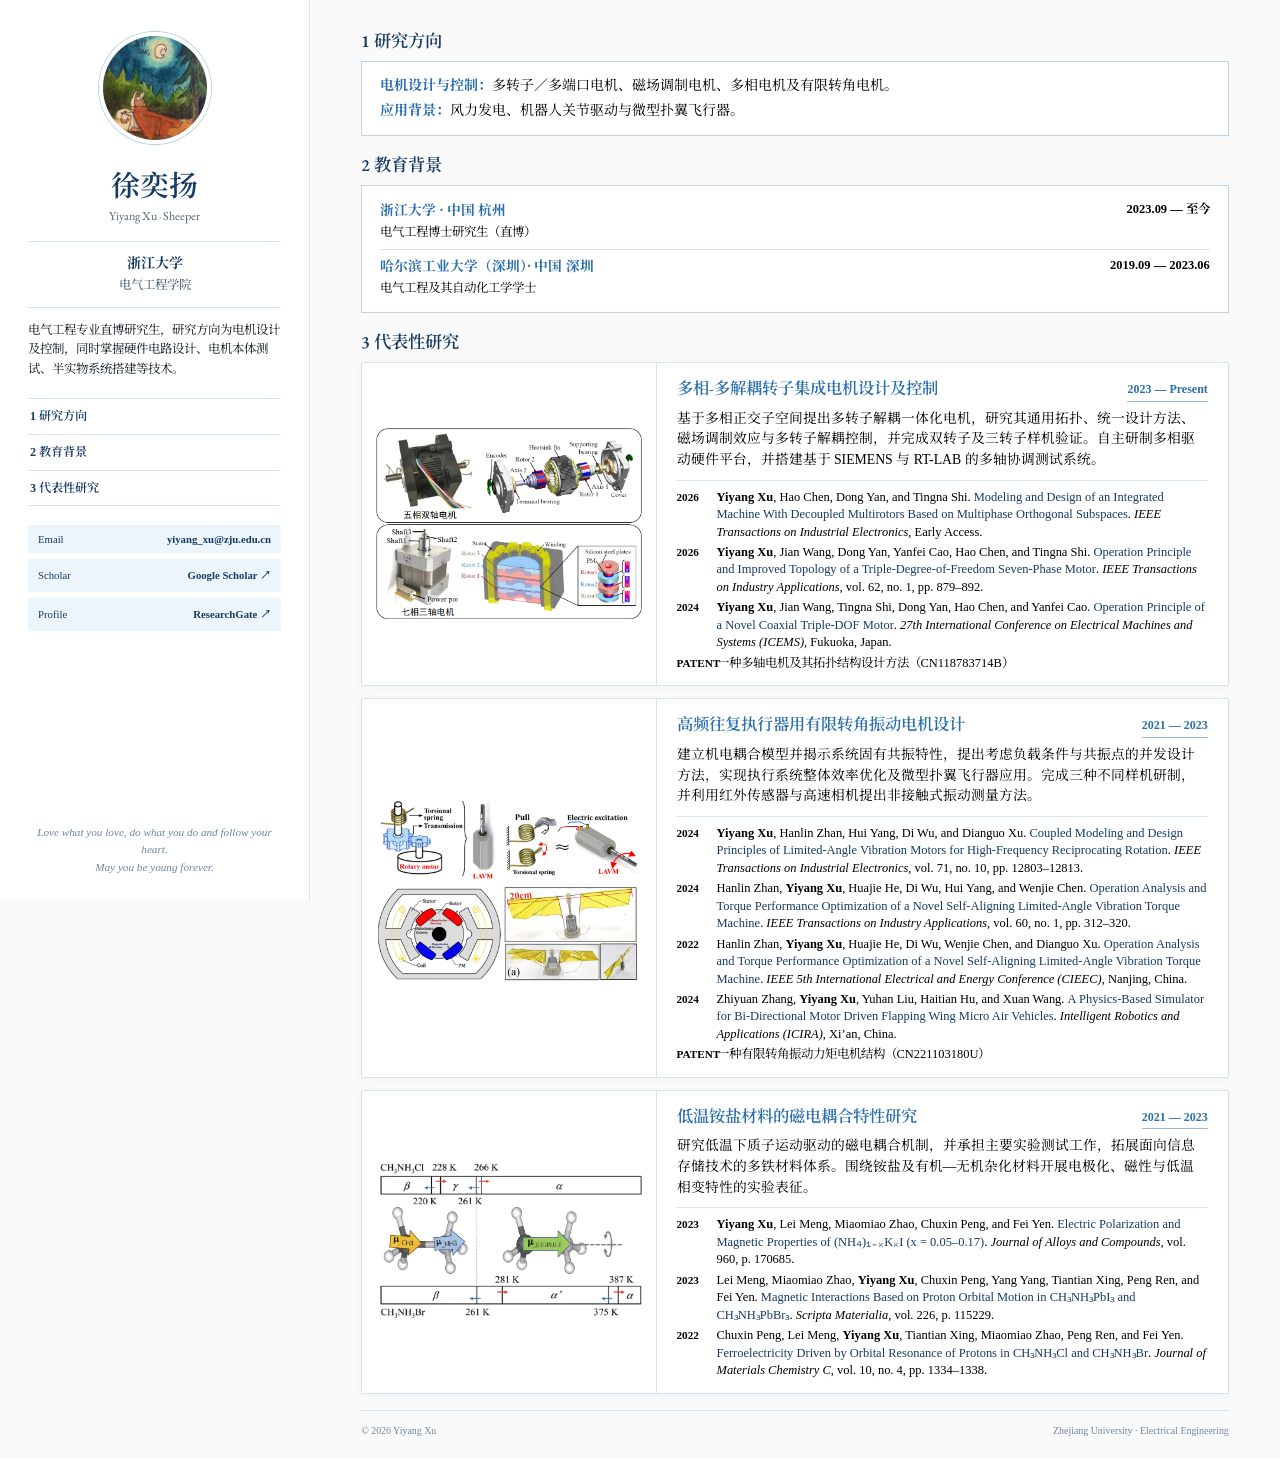
==== commit 36a06807: "文字、栏目改进" ====
--- a/index.html
+++ b/index.html
@@ -160,7 +160,7 @@
                     <div class="research-body">
                         <header>
                             <div>
-                                <h3>低温铵盐材料的磁电耦合特性</h3>
+                                <h3>低温铵盐材料的磁电耦合特性研究</h3>
                             </div>
                             <span class="tag">2021 — 2023</span>
                         </header>
--- a/style.css
+++ b/style.css
@@ -1,14 +1,14 @@
 @import url("https://fonts.googleapis.com/css2?family=EB+Garamond:wght@400;500;600;700&family=Noto+Serif+SC:wght@400;500;600&display=swap");
 :root {
-    --navy: #2F5496;
-    --blue: #315e78;
-    --blue-soft: #edf1f2;
-    --ink: #26333a;
-    --muted: #667178;
-    --line: #d4dade;
-    --page: #f1f3f3;
+    --navy: #173b63;
+    --blue: #2b6fad;
+    --blue-soft: #edf5fc;
+    --ink: #101820;
+    --muted: #51677d;
+    --line: #d5e3ef;
+    --page: #fafafa;
     --white: #fff;
-    --sidebar-width: 286px;
+    --sidebar-width: 310px;
 }
 
 * {
@@ -44,8 +44,8 @@
     height: 100vh;
     padding: 32px 28px 24px;
     overflow-y: auto;
-    border-right: 1px solid #cbd2d6;
-    background: #fbfcfc;
+    border-right: 1px solid var(--line);
+    background: #ffffff;
 }
 
 .profile {
@@ -58,7 +58,7 @@
     margin: 0 auto 15px;
     border: 4px solid var(--white);
     border-radius: 50%;
-    box-shadow: 0 0 0 1px var(--line);
+    box-shadow: 0 0 0 1px #b7cee2;
     object-fit: cover;
 }
 
@@ -95,7 +95,7 @@
 
 .bio {
     margin: 13px 0 0;
-    color: #5e7381;
+    color: var(--ink);
     font-size: 0.78rem;
     text-align: left;
 }
@@ -112,7 +112,7 @@
     align-items: center;
     padding: 8px 2px;
     border-bottom: 1px solid var(--line);
-    color: #43535f;
+    color: var(--navy);
     font-size: 0.76rem;
     font-weight: 600;
     text-decoration: none;
@@ -141,10 +141,10 @@
     gap: 10px;
     width: 100%;
     padding: 7px 9px;
-    border: 0;
+    border: 1px solid transparent;
     border-radius: 1px;
-    background: var(--page);
-    color: #465660;
+    background: var(--blue-soft);
+    color: var(--navy);
     cursor: pointer;
     font-family: "Times New Roman", serif;
     font-size: 0.67rem;
@@ -158,7 +158,8 @@
 
 .contact-list a:hover,
 .contact-list button:hover {
-    background: var(--blue-soft);
+    border-color: #bad2e6;
+    background: #ffffff;
     color: var(--blue);
 }
 
@@ -175,7 +176,7 @@
 .motto {
     margin: auto 0 0;
     padding-top: 18px;
-    color: #8b969e;
+    color: #6e87a0;
     font-family: Georgia, serif;
     font-size: 0.7rem;
     font-style: italic;
@@ -229,8 +230,8 @@
 
 .about {
     padding: 13px 18px;
-    border: 1px solid #aeb9c0;
-    background: rgba(255, 255, 255, 0.48);
+    border: 1px solid #bfd5e7;
+    background: #ffffff;
 }
 
 .about-content p {
@@ -256,7 +257,7 @@
 .keywords span,
 .tag {
     padding: 2px 0;
-    border-bottom: 1px solid #aab8c0;
+    border-bottom: 1px solid #99b9d5;
     border-radius: 0;
     background: transparent;
     color: var(--blue);
@@ -278,13 +279,13 @@
     border: 1px solid var(--line);
     border-radius: 1px;
     background: var(--white);
-    box-shadow: 0 2px 8px rgba(21, 43, 58, 0.025);
+    box-shadow: 0 2px 10px rgba(23, 59, 99, 0.035);
 }
 
 .research-image {
     min-height: 100%;
     padding: 14px;
-    border-right: 2px solid var(--line);
+    border-right: 1px solid var(--line);
     background: #ffffff;
 }
 
@@ -328,7 +329,8 @@
 .research-description {
     margin: 7px 0 9px;
     color: #000;
-    font-size: 0.76rem;
+    font-size: 0.86rem;
+    line-height: 1.5;
 }
 
 .publication-list {
@@ -336,14 +338,14 @@
     gap: 3px;
     margin: 0;
     padding: 8px 0 0;
-    border-top: 1px solid #e6ebee;
+    border-top: 1px solid var(--line);
     list-style: none;
 }
 
 .publication-list li {
     display: grid;
-    grid-template-columns: 41px minmax(0, 1fr);
-    gap: 7px;
+    grid-template-columns: 36px minmax(0, 1fr);
+    gap: 4px;
     align-items: baseline;
 }
 
@@ -386,8 +388,8 @@
 
 .education {
     padding: 8px 18px;
-    border: 1px solid #aeb9c0;
-    background: rgba(255, 255, 255, 0.48);
+    border: 1px solid #bfd5e7;
+    background: #ffffff;
 }
 
 .education-list {
@@ -401,7 +403,7 @@
     grid-template-columns: minmax(0, 1fr) 150px;
     gap: 18px;
     padding: 6px 0;
-    border-bottom: 1px solid #e3e7e9;
+    border-bottom: 1px solid var(--line);
 }
 
 .education-list article:last-child {
@@ -460,7 +462,7 @@
     justify-content: space-between;
     padding-top: 12px;
     border-top: 1px solid var(--line);
-    color: #8b969e;
+    color: #6e87a0;
     font-size: 0.62rem;
 }
 
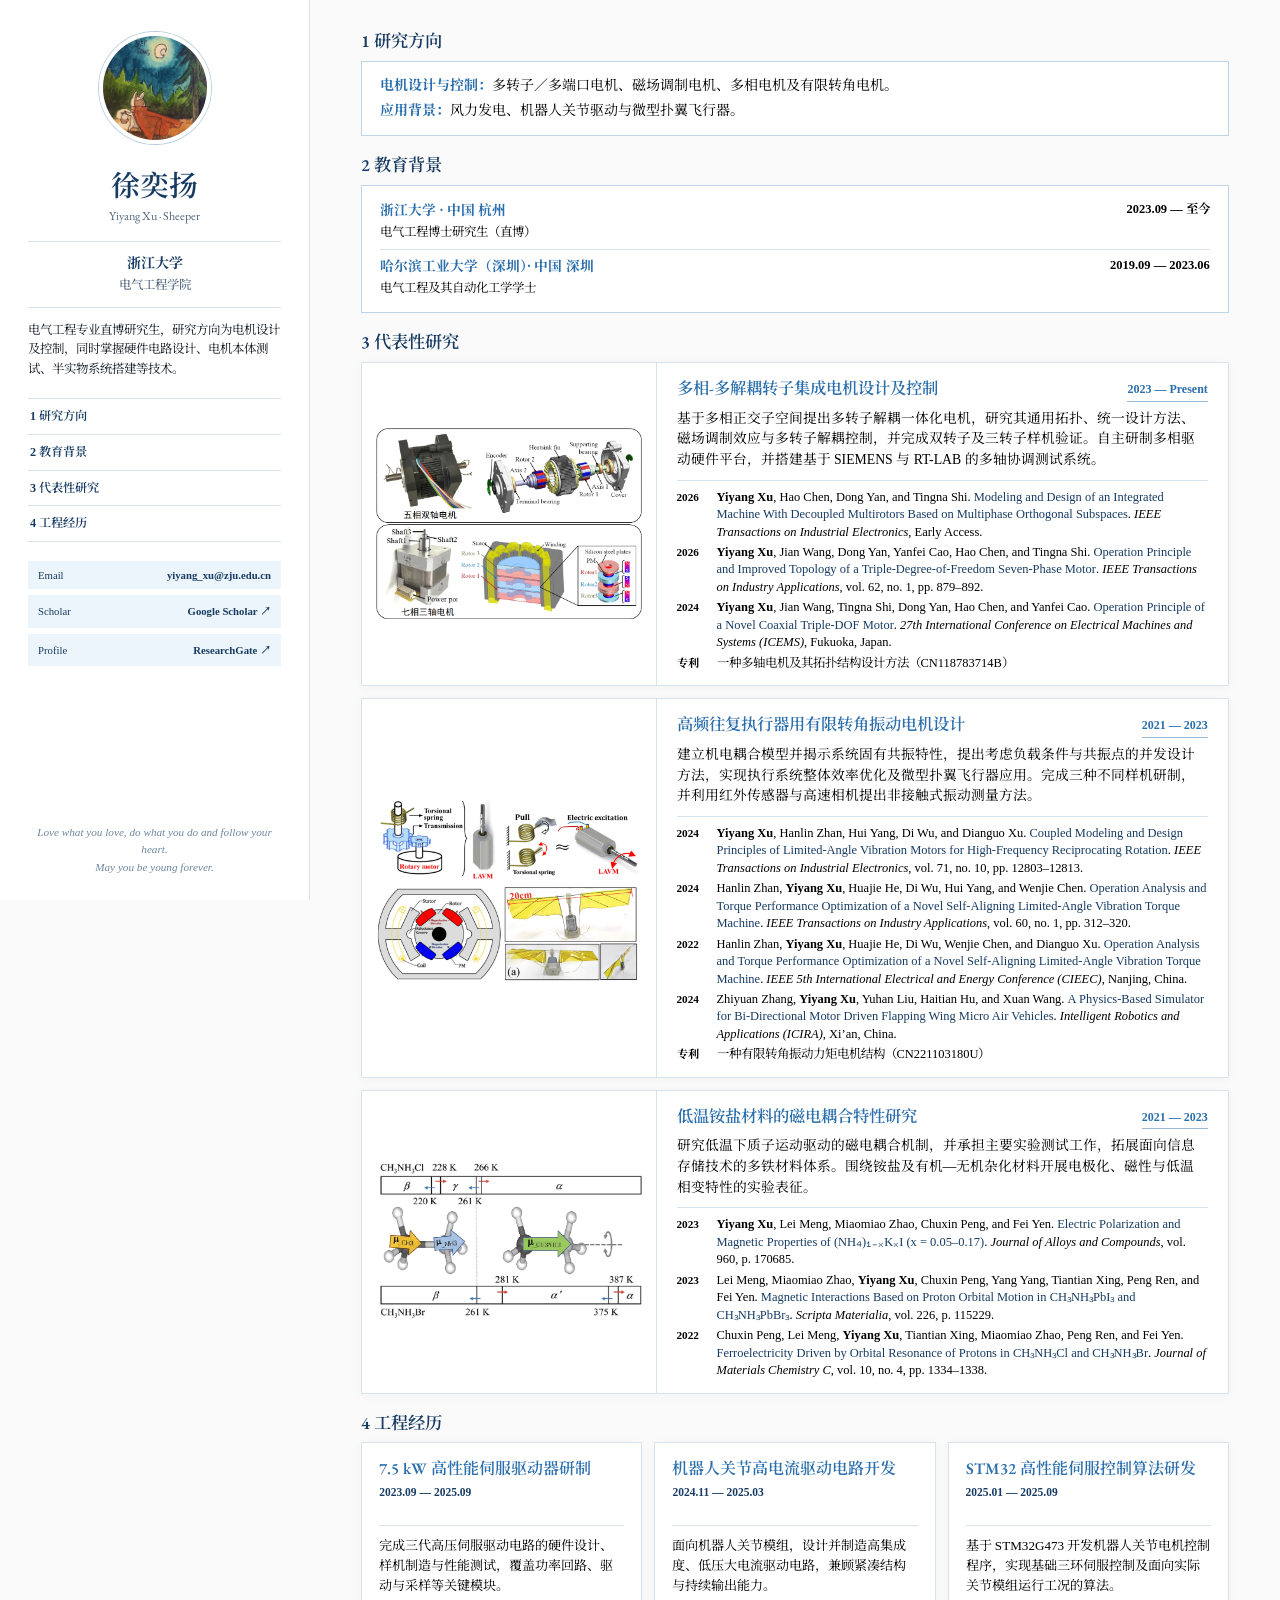
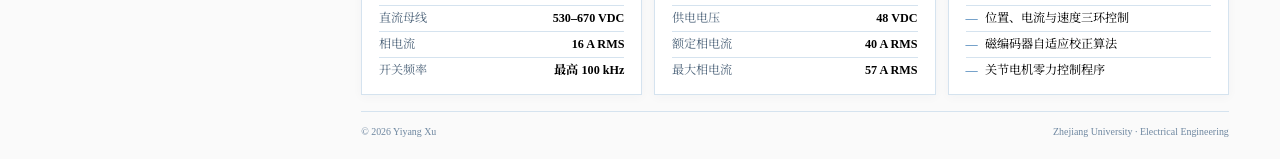
==== commit 2dd54ec2: "增加工程经历" ====
--- a/index.html
+++ b/index.html
@@ -20,12 +20,14 @@
                 <span>电气工程学院</span>
             </p>
             <p class="bio">电气工程专业直博研究生，研究方向为电机设计及控制，同时掌握硬件电路设计、电机本体测试、半实物系统搭建等技术。</p>
+
         </div>
 
         <nav class="side-nav" aria-label="页面导航">
             <a href="#about">1 研究方向</a>
             <a href="#education">2 教育背景</a>
             <a href="#research">3 代表性研究</a>
+            <a href="#engineering">4 工程经历</a>
         </nav>
 
         <div class="contact-list">
@@ -114,7 +116,7 @@
                                 <span class="pub-year">2024</span>
                                 <p><strong>Yiyang Xu</strong>, Jian Wang, Tingna Shi, Dong Yan, Hao Chen, and Yanfei Cao. <a href="https://ieeexplore.ieee.org/document/10920941" target="_blank" rel="noopener noreferrer">Operation Principle of a Novel Coaxial Triple-DOF Motor</a>. <em>27th International Conference on Electrical Machines and Systems (ICEMS)</em>, Fukuoka, Japan.</p>
                             </li>
-                            <li class="compact-result"><span>Patent</span><p>一种多轴电机及其拓扑结构设计方法（CN118783714B）</p></li>
+                            <li class="compact-result"><span>专利</span><p>一种多轴电机及其拓扑结构设计方法（CN118783714B）</p></li>
                         </ul>
                     </div>
                 </article>
@@ -148,7 +150,7 @@
                                 <span class="pub-year">2024</span>
                                 <p>Zhiyuan Zhang, <strong>Yiyang Xu</strong>, Yuhan Liu, Haitian Hu, and Xuan Wang. <a href="https://link.springer.com/chapter/10.1007/978-981-96-0789-1_30" target="_blank" rel="noopener noreferrer">A Physics-Based Simulator for Bi-Directional Motor Driven Flapping Wing Micro Air Vehicles</a>. <em>Intelligent Robotics and Applications (ICIRA)</em>, Xi’an, China.</p>
                             </li>
-                            <li class="compact-result"><span>Patent</span><p>一种有限转角振动力矩电机结构（CN221103180U）</p></li>
+                            <li class="compact-result"><span>专利</span><p>一种有限转角振动力矩电机结构（CN221103180U）</p></li>
                         </ul>
                     </div>
                 </article>
@@ -184,6 +186,53 @@
             </div>
         </section>
 
+        <section class="section-block" id="engineering">
+            <div class="section-label">
+                <h2>4 工程经历</h2>
+            </div>
+
+            <div class="engineering-list">
+                <article class="engineering-card">
+                    <header>
+                        <h3>7.5 kW 高性能伺服驱动器研制</h3>
+                        <time>2023.09 — 2025.09</time>
+                    </header>
+                    <p>完成三代高压伺服驱动电路的硬件设计、样机制造与性能测试，覆盖功率回路、驱动与采样等关键模块。</p>
+                    <dl>
+                        <div><dt>直流母线</dt><dd>530–670 VDC</dd></div>
+                        <div><dt>相电流</dt><dd>16 A RMS</dd></div>
+                        <div><dt>开关频率</dt><dd>最高 100 kHz</dd></div>
+                    </dl>
+                </article>
+
+                <article class="engineering-card">
+                    <header>
+                        <h3>机器人关节高电流驱动电路开发</h3>
+                        <time>2024.11 — 2025.03</time>
+                    </header>
+                    <p>面向机器人关节模组，设计并制造高集成度、低压大电流驱动电路，兼顾紧凑结构与持续输出能力。</p>
+                    <dl>
+                        <div><dt>供电电压</dt><dd>48 VDC</dd></div>
+                        <div><dt>额定相电流</dt><dd>40 A RMS</dd></div>
+                        <div><dt>最大相电流</dt><dd>57 A RMS</dd></div>
+                    </dl>
+                </article>
+
+                <article class="engineering-card">
+                    <header>
+                        <h3>STM32 高性能伺服控制算法研发</h3>
+                        <time>2025.01 — 2025.09</time>
+                    </header>
+                    <p>基于 STM32G473 开发机器人关节电机控制程序，实现基础三环伺服控制及面向实际关节模组运行工况的算法。</p>
+                    <ul>
+                        <li>位置、电流与速度三环控制</li>
+                        <li>磁编码器自适应校正算法</li>
+                        <li>关节电机零力控制程序</li>
+                    </ul>
+                </article>
+            </div>
+        </section>
+
         <footer>
             <span>© <span id="current-year"></span> Yiyang Xu</span>
             <span>Zhejiang University · Electrical Engineering</span>
--- a/style.css
+++ b/style.css
@@ -457,6 +457,103 @@
     font-size: 0.75rem;
 }
 
+.engineering-list {
+    display: grid;
+    grid-template-columns: repeat(3, minmax(0, 1fr));
+    gap: 12px;
+}
+
+.engineering-card {
+    display: flex;
+    flex-direction: column;
+    min-width: 0;
+    padding: 15px 17px 14px;
+    border: 1px solid var(--line);
+    background: var(--white);
+    box-shadow: 0 2px 10px rgba(23, 59, 99, 0.035);
+}
+
+.engineering-card header {
+    min-height: 68px;
+    padding-bottom: 9px;
+    border-bottom: 1px solid var(--line);
+}
+
+.engineering-card h3 {
+    margin: 0;
+    color: var(--blue);
+    font-family: Garamond, "EB Garamond", "Noto Serif SC", serif;
+    font-size: 1rem;
+    font-weight: 600;
+    line-height: 1.4;
+}
+
+.engineering-card time {
+    display: block;
+    margin-top: 3px;
+    color: var(--navy);
+    font-size: 0.72rem;
+    font-weight: 700;
+}
+
+.engineering-card > p {
+    margin: 10px 0;
+    color: #000;
+    font-size: 0.82rem;
+    line-height: 1.5;
+}
+
+.engineering-card dl {
+    display: grid;
+    gap: 3px;
+    margin: auto 0 0;
+}
+
+.engineering-card dl div {
+    display: flex;
+    justify-content: space-between;
+    gap: 10px;
+    padding-top: 3px;
+    border-top: 1px solid var(--line);
+}
+
+.engineering-card dt,
+.engineering-card dd,
+.engineering-card li {
+    font-size: 0.76rem;
+}
+
+.engineering-card dt {
+    color: var(--muted);
+}
+
+.engineering-card dd {
+    margin: 0;
+    color: #000;
+    font-weight: 700;
+    text-align: right;
+}
+
+.engineering-card ul {
+    display: grid;
+    gap: 3px;
+    margin: auto 0 0;
+    padding: 0;
+    list-style: none;
+}
+
+.engineering-card li {
+    padding-top: 3px;
+    border-top: 1px solid var(--line);
+    color: #000;
+}
+
+.engineering-card li::before {
+    margin-right: 7px;
+    color: var(--blue);
+    content: "—";
+}
+
 footer {
     display: flex;
     justify-content: space-between;
@@ -469,6 +566,14 @@
 @media (max-width: 1050px) {
     .research-card {
         grid-template-columns: minmax(220px, 32%) minmax(0, 1fr);
+    }
+
+    .engineering-list {
+        grid-template-columns: 1fr;
+    }
+
+    .engineering-card header {
+        min-height: 0;
     }
 }
 
